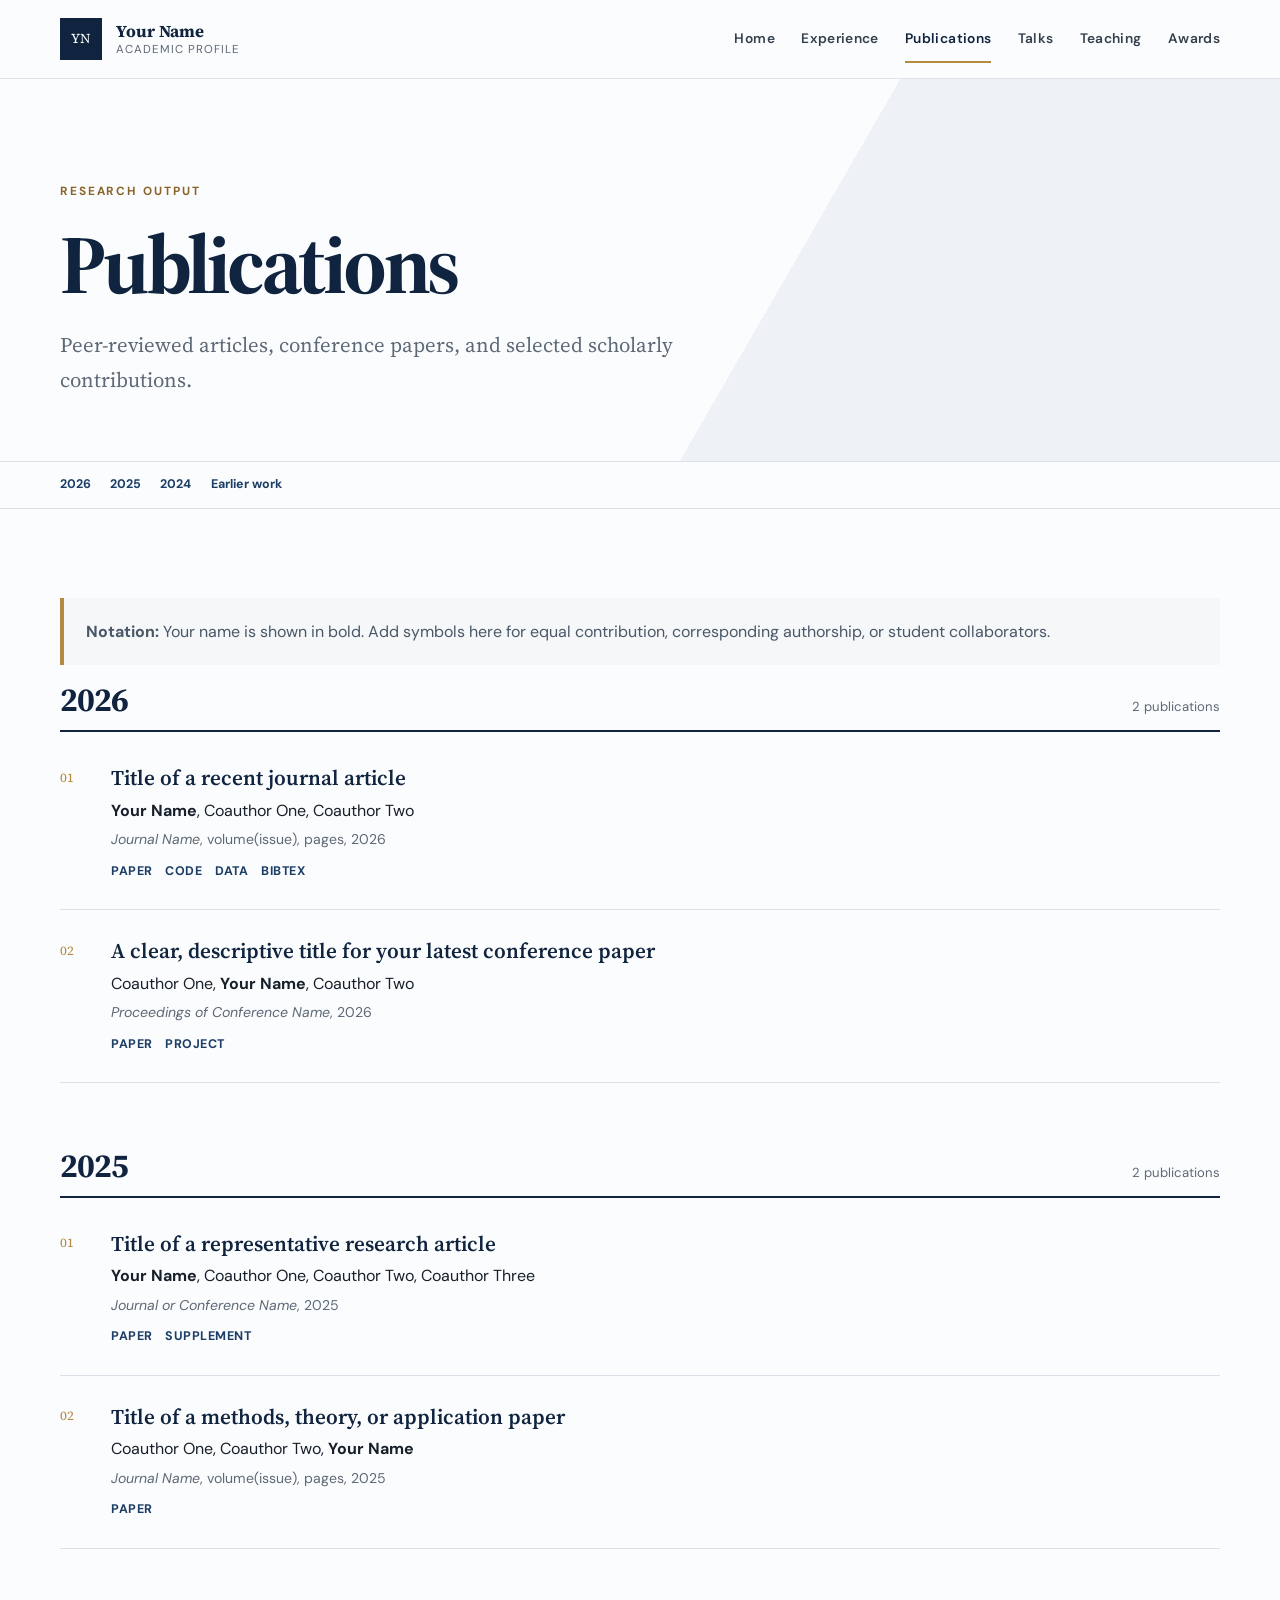
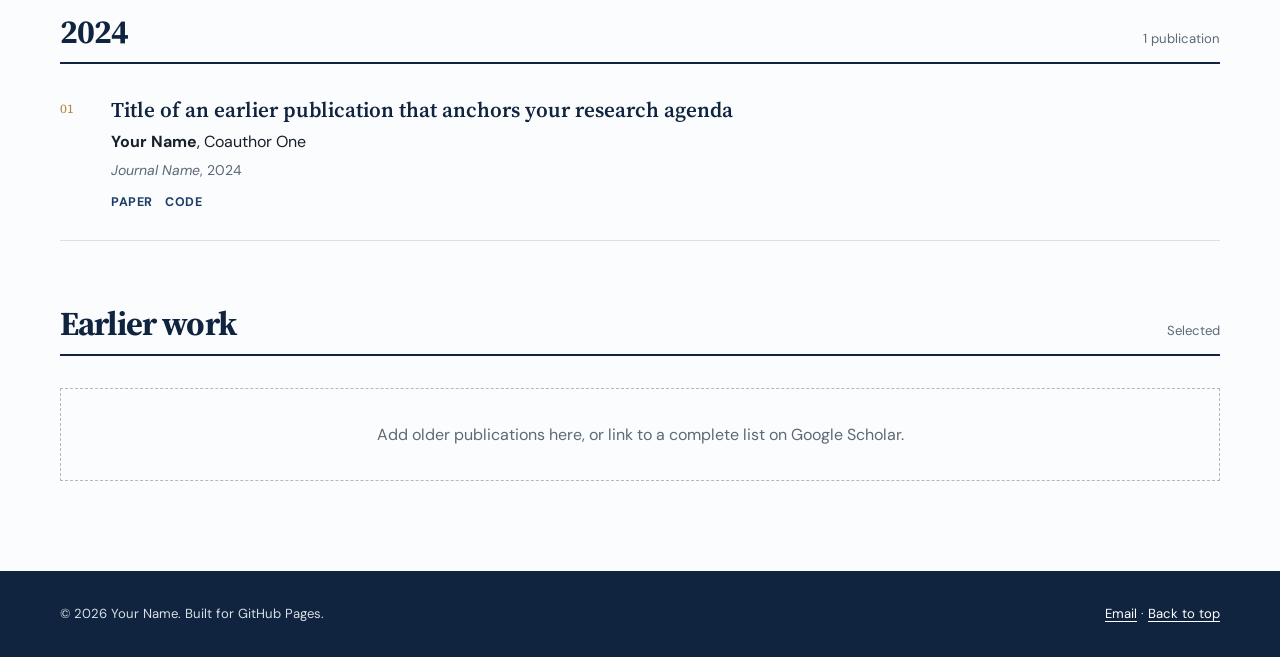
==== publications.html @ b9bbaa2b "Add files via upload" ====
<!doctype html><html lang="en"><head><meta charset="UTF-8"><meta name="viewport" content="width=device-width, initial-scale=1"><meta name="description" content="Publications and scholarly work by Your Name."><meta name="theme-color" content="#10243f"><title>Publications | Your Name</title><link rel="icon" type="image/svg+xml" href="assets/favicon.svg"><link rel="stylesheet" href="assets/styles.css"><script src="assets/site.js" defer></script></head>
<body><a class="skip-link" href="#main">Skip to content</a><header class="site-header"><div class="header-inner"><a class="site-identity" href="index.html"><span class="monogram" aria-hidden="true">YN</span><span><strong>Your Name</strong><small>Academic Profile</small></span></a><button class="nav-toggle" type="button" aria-expanded="false" aria-controls="site-nav"><span class="sr-only">Toggle navigation</span><span></span><span></span><span></span></button><nav class="site-nav" id="site-nav" aria-label="Primary navigation"><a href="index.html">Home</a><a href="experience.html">Experience</a><a href="publications.html" aria-current="page">Publications</a><a href="talks.html">Talks</a><a href="teaching.html">Teaching</a><a href="awards.html">Awards</a></nav></div></header>
<main id="main"><section class="page-hero"><p class="eyebrow">Research output</p><h1>Publications</h1><p>Peer-reviewed articles, conference papers, and selected scholarly contributions.</p></section><nav class="year-nav" aria-label="Publication years"><a href="#year-2026">2026</a><a href="#year-2025">2025</a><a href="#year-2024">2024</a><a href="#earlier">Earlier work</a></nav><div class="content-shell"><p class="note-box"><strong>Notation:</strong> Your name is shown in bold. Add symbols here for equal contribution, corresponding authorship, or student collaborators.</p>
<section class="publication-year" id="year-2026"><div class="year-heading"><h2>2026</h2><span>2 publications</span></div><ol class="publication-list full"><li><p class="pub-title">Title of a recent journal article</p><p><strong>Your Name</strong>, Coauthor One, Coauthor Two</p><p class="pub-meta"><em>Journal Name</em>, volume(issue), pages, 2026</p><div class="pub-links"><a href="#">Paper</a><a href="#">Code</a><a href="#">Data</a><a href="#">BibTeX</a></div></li><li><p class="pub-title">A clear, descriptive title for your latest conference paper</p><p>Coauthor One, <strong>Your Name</strong>, Coauthor Two</p><p class="pub-meta"><em>Proceedings of Conference Name</em>, 2026</p><div class="pub-links"><a href="#">Paper</a><a href="#">Project</a></div></li></ol></section>
<section class="publication-year" id="year-2025"><div class="year-heading"><h2>2025</h2><span>2 publications</span></div><ol class="publication-list full"><li><p class="pub-title">Title of a representative research article</p><p><strong>Your Name</strong>, Coauthor One, Coauthor Two, Coauthor Three</p><p class="pub-meta"><em>Journal or Conference Name</em>, 2025</p><div class="pub-links"><a href="#">Paper</a><a href="#">Supplement</a></div></li><li><p class="pub-title">Title of a methods, theory, or application paper</p><p>Coauthor One, Coauthor Two, <strong>Your Name</strong></p><p class="pub-meta"><em>Journal Name</em>, volume(issue), pages, 2025</p><div class="pub-links"><a href="#">Paper</a></div></li></ol></section>
<section class="publication-year" id="year-2024"><div class="year-heading"><h2>2024</h2><span>1 publication</span></div><ol class="publication-list full"><li><p class="pub-title">Title of an earlier publication that anchors your research agenda</p><p><strong>Your Name</strong>, Coauthor One</p><p class="pub-meta"><em>Journal Name</em>, 2024</p><div class="pub-links"><a href="#">Paper</a><a href="#">Code</a></div></li></ol></section>
<section class="publication-year" id="earlier"><div class="year-heading"><h2>Earlier work</h2><span>Selected</span></div><div class="empty-guidance">Add older publications here, or link to a complete list on Google Scholar.</div></section></div></main>
<footer class="site-footer"><p>© <span data-current-year></span> Your Name. Built for GitHub Pages.</p><p><a href="mailto:your.name@university.edu">Email</a> · <a href="#main">Back to top</a></p></footer></body></html>
---- assets/styles.css ----
@import url("https://fonts.googleapis.com/css2?family=DM+Sans:wght@400;500;600;700&family=Source+Serif+4:opsz,wght@8..60,500;8..60,600&display=swap");

:root {
  --ink: #17202a;
  --navy: #10243f;
  --navy-light: #1b3d66;
  --gold: #b48a42;
  --paper: #fbfcfd;
  --mist: #f1f4f7;
  --line: #d9e0e7;
  --muted: #5d6976;
  --white: #ffffff;
  --serif: "Source Serif 4", Georgia, serif;
  --sans: "DM Sans", -apple-system, BlinkMacSystemFont, "Segoe UI", sans-serif;
  --content: min(1160px, calc(100% - 48px));
}

* { box-sizing: border-box; }
html { scroll-behavior: smooth; }
body { margin: 0; color: var(--ink); background: var(--paper); font-family: var(--sans); font-size: 1rem; line-height: 1.7; }
a { color: var(--navy-light); text-underline-offset: 0.2em; }
a:hover { color: #8b642b; }
h1, h2, h3 { margin-top: 0; color: var(--navy); font-family: var(--serif); line-height: 1.12; }
h1 { font-size: clamp(3rem, 7vw, 5.7rem); letter-spacing: -0.045em; }
h2 { font-size: clamp(2rem, 4vw, 3.1rem); letter-spacing: -0.025em; }
h3 { font-size: 1.35rem; }
p { margin-top: 0; }
.sr-only { position: absolute; width: 1px; height: 1px; padding: 0; margin: -1px; overflow: hidden; clip: rect(0, 0, 0, 0); white-space: nowrap; border: 0; }
.skip-link { position: fixed; left: 1rem; top: -5rem; z-index: 100; padding: 0.7rem 1rem; color: white; background: var(--navy); }
.skip-link:focus { top: 1rem; }

.site-header { position: sticky; top: 0; z-index: 20; border-bottom: 1px solid rgba(217, 224, 231, 0.9); background: rgba(251, 252, 253, 0.94); backdrop-filter: blur(12px); }
.header-inner { width: var(--content); min-height: 78px; margin: auto; display: flex; align-items: center; justify-content: space-between; gap: 2rem; }
.site-identity { display: inline-flex; align-items: center; gap: 0.85rem; color: var(--navy); text-decoration: none; line-height: 1.15; }
.site-identity strong, .site-identity small { display: block; }
.site-identity strong { font-family: var(--serif); font-size: 1.05rem; }
.site-identity small { margin-top: 0.15rem; color: var(--muted); font-size: 0.72rem; letter-spacing: 0.09em; text-transform: uppercase; }
.monogram { width: 42px; height: 42px; display: grid; place-items: center; color: white; background: var(--navy); font-family: var(--serif); font-size: 0.85rem; letter-spacing: 0.04em; }
.site-nav { display: flex; align-items: center; gap: 1.65rem; }
.site-nav a { position: relative; color: #34404d; font-size: 0.86rem; font-weight: 600; letter-spacing: 0.025em; text-decoration: none; }
.site-nav a::after { content: ""; position: absolute; right: 0; bottom: -0.75rem; left: 0; height: 2px; background: var(--gold); transform: scaleX(0); transition: transform 180ms ease; }
.site-nav a:hover::after, .site-nav a[aria-current="page"]::after { transform: scaleX(1); }
.site-nav a[aria-current="page"] { color: var(--navy); }
.nav-toggle { display: none; width: 42px; height: 42px; padding: 9px; border: 1px solid var(--line); background: white; }
.nav-toggle span:not(.sr-only) { display: block; height: 2px; margin: 5px 0; background: var(--navy); }

.profile-shell { width: var(--content); min-height: calc(100vh - 78px); margin: auto; padding: clamp(4rem, 8vw, 7.5rem) 0; display: grid; grid-template-columns: minmax(230px, 0.72fr) minmax(0, 1.7fr); align-items: center; gap: clamp(3rem, 7vw, 7.5rem); }
.profile-card { align-self: stretch; border-top: 4px solid var(--navy); box-shadow: 0 22px 50px rgba(16, 36, 63, 0.1); background: var(--white); }
.portrait-placeholder { aspect-ratio: 4 / 4.5; display: grid; place-content: center; gap: 0.6rem; color: white; background: linear-gradient(145deg, #213f61, #0b1b2f); text-align: center; }
.portrait-placeholder span { font-family: var(--serif); font-size: 4rem; line-height: 1; }
.portrait-placeholder small { color: #bcc8d5; font-size: 0.75rem; letter-spacing: 0.14em; text-transform: uppercase; }
.profile-photo { width: 100%; aspect-ratio: 4 / 4.5; object-fit: cover; display: block; }
.profile-details { padding: 1.65rem; color: #3f4b58; font-size: 0.9rem; line-height: 1.6; }
.profile-details p { padding-bottom: 1.1rem; margin-bottom: 1.1rem; border-bottom: 1px solid var(--line); }
.profile-details address { font-style: normal; }
.profile-links { margin-top: 1.1rem; display: flex; flex-wrap: wrap; gap: 0.45rem 1rem; }
.profile-links a { font-size: 0.82rem; font-weight: 700; }
.eyebrow, .section-number { color: #8b642b; font-size: 0.74rem; font-weight: 700; letter-spacing: 0.16em; text-transform: uppercase; }
.profile-intro h1 { margin-bottom: 1.7rem; }
.lead { max-width: 820px; margin-bottom: 1.5rem; color: #344252; font-family: var(--serif); font-size: clamp(1.45rem, 2.5vw, 2rem); line-height: 1.45; }
.profile-intro > p:not(.eyebrow):not(.lead) { max-width: 720px; color: var(--muted); font-size: 1.05rem; }
.actions { margin: 2rem 0 2.5rem; display: flex; flex-wrap: wrap; gap: 0.75rem; }
.button { display: inline-flex; min-height: 46px; align-items: center; justify-content: center; padding: 0.65rem 1.1rem; border: 1px solid var(--navy); font-size: 0.86rem; font-weight: 700; text-decoration: none; }
.button.primary { color: white; background: var(--navy); }
.button.primary:hover { background: var(--navy-light); }
.button.secondary { color: var(--navy); background: transparent; }
.button.secondary:hover { background: var(--mist); }
.research-interests { padding-top: 1.4rem; border-top: 1px solid var(--line); }
.research-interests h2 { margin-bottom: 0.9rem; font-family: var(--sans); font-size: 0.75rem; letter-spacing: 0.13em; text-transform: uppercase; }
.tag-list { margin: 0; padding: 0; display: flex; flex-wrap: wrap; gap: 0.55rem; list-style: none; }
.tag-list li { padding: 0.35rem 0.7rem; border: 1px solid #cbd4dd; color: #44505c; background: white; font-size: 0.8rem; }

.section { padding: clamp(5rem, 8vw, 8rem) max(24px, calc((100% - 1160px) / 2)); }
.section-tinted { background: var(--mist); }
.section-heading { max-width: 680px; margin-bottom: 3rem; }
.section-heading h2 { margin-bottom: 0.6rem; }
.section-heading > p:last-child { color: var(--muted); }
.section-heading.compact { margin-bottom: 1.8rem; }
.section-heading.compact h2 { font-size: clamp(1.8rem, 3vw, 2.35rem); }
.research-grid { display: grid; grid-template-columns: repeat(3, 1fr); border-top: 1px solid #c6d0da; }
.research-grid article { padding: 2.25rem 2.25rem 0 0; }
.research-grid article + article { padding-left: 2.25rem; border-left: 1px solid #c6d0da; }
.research-grid span { color: var(--gold); font-family: var(--serif); font-size: 0.85rem; }
.research-grid h3 { margin: 1.2rem 0 0.8rem; }
.research-grid p { color: var(--muted); }
.two-column { display: grid; grid-template-columns: 1.45fr 0.8fr; gap: clamp(3rem, 8vw, 8rem); }
.publication-list { padding: 0; list-style: none; counter-reset: papers; }
.publication-list li { position: relative; padding: 0 0 1.7rem 2.4rem; margin-bottom: 1.7rem; border-bottom: 1px solid var(--line); counter-increment: papers; }
.publication-list li::before { content: counter(papers, decimal-leading-zero); position: absolute; left: 0; top: 0.15rem; color: var(--gold); font-family: var(--serif); font-size: 0.8rem; }
.publication-list p { margin-bottom: 0.25rem; }
.pub-title { color: var(--navy); font-family: var(--serif); font-size: 1.25rem; font-weight: 600; line-height: 1.35; }
.pub-meta { color: var(--muted); font-size: 0.88rem; }
.text-link { font-weight: 700; text-decoration: none; }
.text-link span { display: inline-block; margin-left: 0.3rem; transition: transform 180ms ease; }
.text-link:hover span { transform: translateX(4px); }
.news-panel { padding-left: 2rem; border-left: 1px solid var(--line); }
.news-list { margin: 0; padding: 0; list-style: none; }
.news-list li { padding: 0 0 1.2rem; margin-bottom: 1.2rem; border-bottom: 1px solid var(--line); }
.news-list time { color: #8b642b; font-size: 0.75rem; font-weight: 700; letter-spacing: 0.08em; text-transform: uppercase; }
.news-list p { margin: 0.35rem 0 0; color: #485462; font-size: 0.92rem; }
.site-footer { padding: 2rem max(24px, calc((100% - 1160px) / 2)); display: flex; justify-content: space-between; gap: 1.5rem; color: #d6dee6; background: var(--navy); font-size: 0.82rem; }
.site-footer p { margin: 0; }
.site-footer a { color: white; }

.page-hero { padding: clamp(4.5rem, 8vw, 7.5rem) max(24px, calc((100% - 1160px) / 2)) clamp(3rem, 5vw, 5rem); border-bottom: 1px solid var(--line); background: linear-gradient(120deg, var(--paper) 60%, #eef2f6 60%); }
.page-hero .eyebrow { margin-bottom: 1rem; }
.page-hero h1 { max-width: 850px; margin-bottom: 1rem; font-size: clamp(3.2rem, 7vw, 5.2rem); }
.page-hero > p:last-child { max-width: 720px; margin: 0; color: var(--muted); font-family: var(--serif); font-size: 1.3rem; }
.content-shell { width: var(--content); margin: auto; padding: clamp(4rem, 7vw, 7rem) 0; }
.content-block + .content-block { margin-top: clamp(4.5rem, 8vw, 7.5rem); }
.content-block > header { max-width: 650px; margin-bottom: 2.6rem; }
.content-block > header h2 { margin-bottom: 0.5rem; }
.content-block > header p:last-child { color: var(--muted); }
.timeline { position: relative; margin-left: 0.5rem; padding-left: 2.6rem; border-left: 1px solid #bdc7d2; }
.timeline article { position: relative; display: grid; grid-template-columns: 170px 1fr; gap: 2rem; padding-bottom: 3rem; }
.timeline article:last-child { padding-bottom: 0; }
.timeline article::before { content: ""; position: absolute; left: -2.96rem; top: 0.45rem; width: 10px; height: 10px; border: 3px solid var(--paper); border-radius: 50%; background: var(--gold); box-shadow: 0 0 0 1px var(--gold); }
.timeline time { color: #8b642b; font-size: 0.78rem; font-weight: 700; letter-spacing: 0.06em; text-transform: uppercase; }
.timeline h3 { margin-bottom: 0.3rem; }
.timeline .institution { color: var(--navy-light); font-weight: 600; }
.timeline p { max-width: 700px; margin-bottom: 0.35rem; color: var(--muted); }
.service-grid, .award-grid, .course-grid { display: grid; grid-template-columns: repeat(2, 1fr); gap: 1rem; }
.service-grid article, .award-card, .course-card { padding: 1.8rem; border: 1px solid var(--line); background: white; }
.service-grid h3, .award-card h3, .course-card h3 { margin-bottom: 0.45rem; }
.service-grid p, .award-card p, .course-card p { margin-bottom: 0; color: var(--muted); }
.year-nav { position: sticky; top: 78px; z-index: 10; padding: 0.75rem max(24px, calc((100% - 1160px) / 2)); display: flex; flex-wrap: wrap; gap: 0.6rem 1.2rem; border-bottom: 1px solid var(--line); background: rgba(251, 252, 253, 0.95); backdrop-filter: blur(10px); }
.year-nav a { font-size: 0.78rem; font-weight: 700; text-decoration: none; }
.publication-year { scroll-margin-top: 145px; }
.publication-year + .publication-year { margin-top: 4rem; }
.year-heading { margin-bottom: 2rem; padding-bottom: 0.7rem; display: flex; align-items: baseline; justify-content: space-between; border-bottom: 2px solid var(--navy); }
.year-heading h2 { margin: 0; font-size: 2.1rem; }
.year-heading span { color: var(--muted); font-size: 0.82rem; }
.publication-list.full li { padding-left: 3.2rem; }
.publication-list.full .pub-title { font-size: 1.32rem; }
.pub-links { display: flex; flex-wrap: wrap; gap: 0.8rem; margin-top: 0.55rem; }
.pub-links a { font-size: 0.78rem; font-weight: 700; text-decoration: none; text-transform: uppercase; letter-spacing: 0.04em; }
.note-box { padding: 1.25rem 1.4rem; border-left: 4px solid var(--gold); color: #495767; background: #f5f7f9; }
.talk-list { margin: 0; padding: 0; list-style: none; }
.talk-list li { display: grid; grid-template-columns: 150px 1fr; gap: 2rem; padding: 1.8rem 0; border-top: 1px solid var(--line); }
.talk-list time { color: #8b642b; font-size: 0.78rem; font-weight: 700; letter-spacing: 0.05em; text-transform: uppercase; }
.talk-list h3 { margin-bottom: 0.35rem; }
.talk-list p { margin-bottom: 0.2rem; color: var(--muted); }
.talk-type { display: inline-block; margin-top: 0.6rem; padding: 0.15rem 0.5rem; border: 1px solid #c6d0da; color: #506071; font-size: 0.7rem; font-weight: 700; letter-spacing: 0.07em; text-transform: uppercase; }
.course-card { position: relative; padding-top: 4.5rem; }
.course-code { position: absolute; top: 1.5rem; left: 1.8rem; color: #8b642b; font-size: 0.75rem; font-weight: 700; letter-spacing: 0.11em; text-transform: uppercase; }
.course-meta { margin-top: 1.2rem; display: flex; flex-wrap: wrap; gap: 0.4rem 1rem; color: #536170; font-size: 0.8rem; }
.teaching-philosophy { padding: clamp(2rem, 5vw, 4rem); border-left: 5px solid var(--gold); background: var(--navy); }
.teaching-philosophy h2, .teaching-philosophy p { color: white; }
.teaching-philosophy p { max-width: 850px; margin-bottom: 0; font-family: var(--serif); font-size: clamp(1.2rem, 2.3vw, 1.65rem); line-height: 1.55; }
.award-grid { grid-template-columns: repeat(3, 1fr); }
.award-card { position: relative; min-height: 230px; padding-top: 4.3rem; }
.award-card time { position: absolute; top: 1.6rem; left: 1.8rem; color: #8b642b; font-size: 0.8rem; font-weight: 700; }
.award-card.featured { color: white; background: var(--navy); border-color: var(--navy); }
.award-card.featured h3, .award-card.featured p, .award-card.featured time { color: white; }
.award-card .award-body { margin-top: 1rem; font-size: 0.9rem; }
.empty-guidance { padding: 2rem; border: 1px dashed #aeb9c5; color: var(--muted); text-align: center; }

@media (max-width: 900px) {
  :root { --content: min(100% - 32px, 760px); }
  .nav-toggle { display: block; }
  .site-nav { position: absolute; top: 78px; right: 0; left: 0; display: none; padding: 1rem 24px 1.5rem; border-bottom: 1px solid var(--line); background: var(--paper); box-shadow: 0 15px 30px rgba(16, 36, 63, 0.08); }
  .site-nav.is-open { display: grid; }
  .site-nav a { padding: 0.6rem 0; font-size: 1rem; }
  .site-nav a::after { bottom: 0; transform-origin: left; }
  .profile-shell { min-height: 0; grid-template-columns: 220px minmax(0, 1fr); gap: 2.5rem; align-items: start; }
  .research-grid { grid-template-columns: 1fr; }
  .research-grid article, .research-grid article + article { padding: 1.8rem 0; border-left: 0; border-bottom: 1px solid #c6d0da; }
  .two-column { grid-template-columns: 1fr; }
  .news-panel { padding-left: 0; border-left: 0; }
  .award-grid { grid-template-columns: repeat(2, 1fr); }
}

@media (max-width: 650px) {
  body { font-size: 1rem; }
  .header-inner { min-height: 70px; }
  .site-nav { top: 70px; }
  .profile-shell { padding: 2.75rem 0 4.5rem; grid-template-columns: 1fr; }
  .profile-card { display: grid; grid-template-columns: 130px 1fr; align-self: auto; }
  .portrait-placeholder { aspect-ratio: auto; min-height: 180px; }
  .portrait-placeholder span { font-size: 2.5rem; }
  .profile-details { padding: 1rem; font-size: 0.8rem; }
  .profile-details p { padding-bottom: 0.65rem; margin-bottom: 0.65rem; }
  .profile-links { gap: 0.3rem 0.7rem; }
  .profile-intro h1 { font-size: clamp(3.2rem, 17vw, 4.5rem); }
  .section { padding-top: 4.5rem; padding-bottom: 4.5rem; }
  .site-footer { flex-direction: column; }
  .page-hero { background: var(--paper); }
  .year-nav { top: 70px; }
  .timeline article, .talk-list li { grid-template-columns: 1fr; gap: 0.35rem; }
  .service-grid, .award-grid, .course-grid { grid-template-columns: 1fr; }
}

@media (prefers-reduced-motion: reduce) { html { scroll-behavior: auto; } *, *::before, *::after { transition: none !important; } }
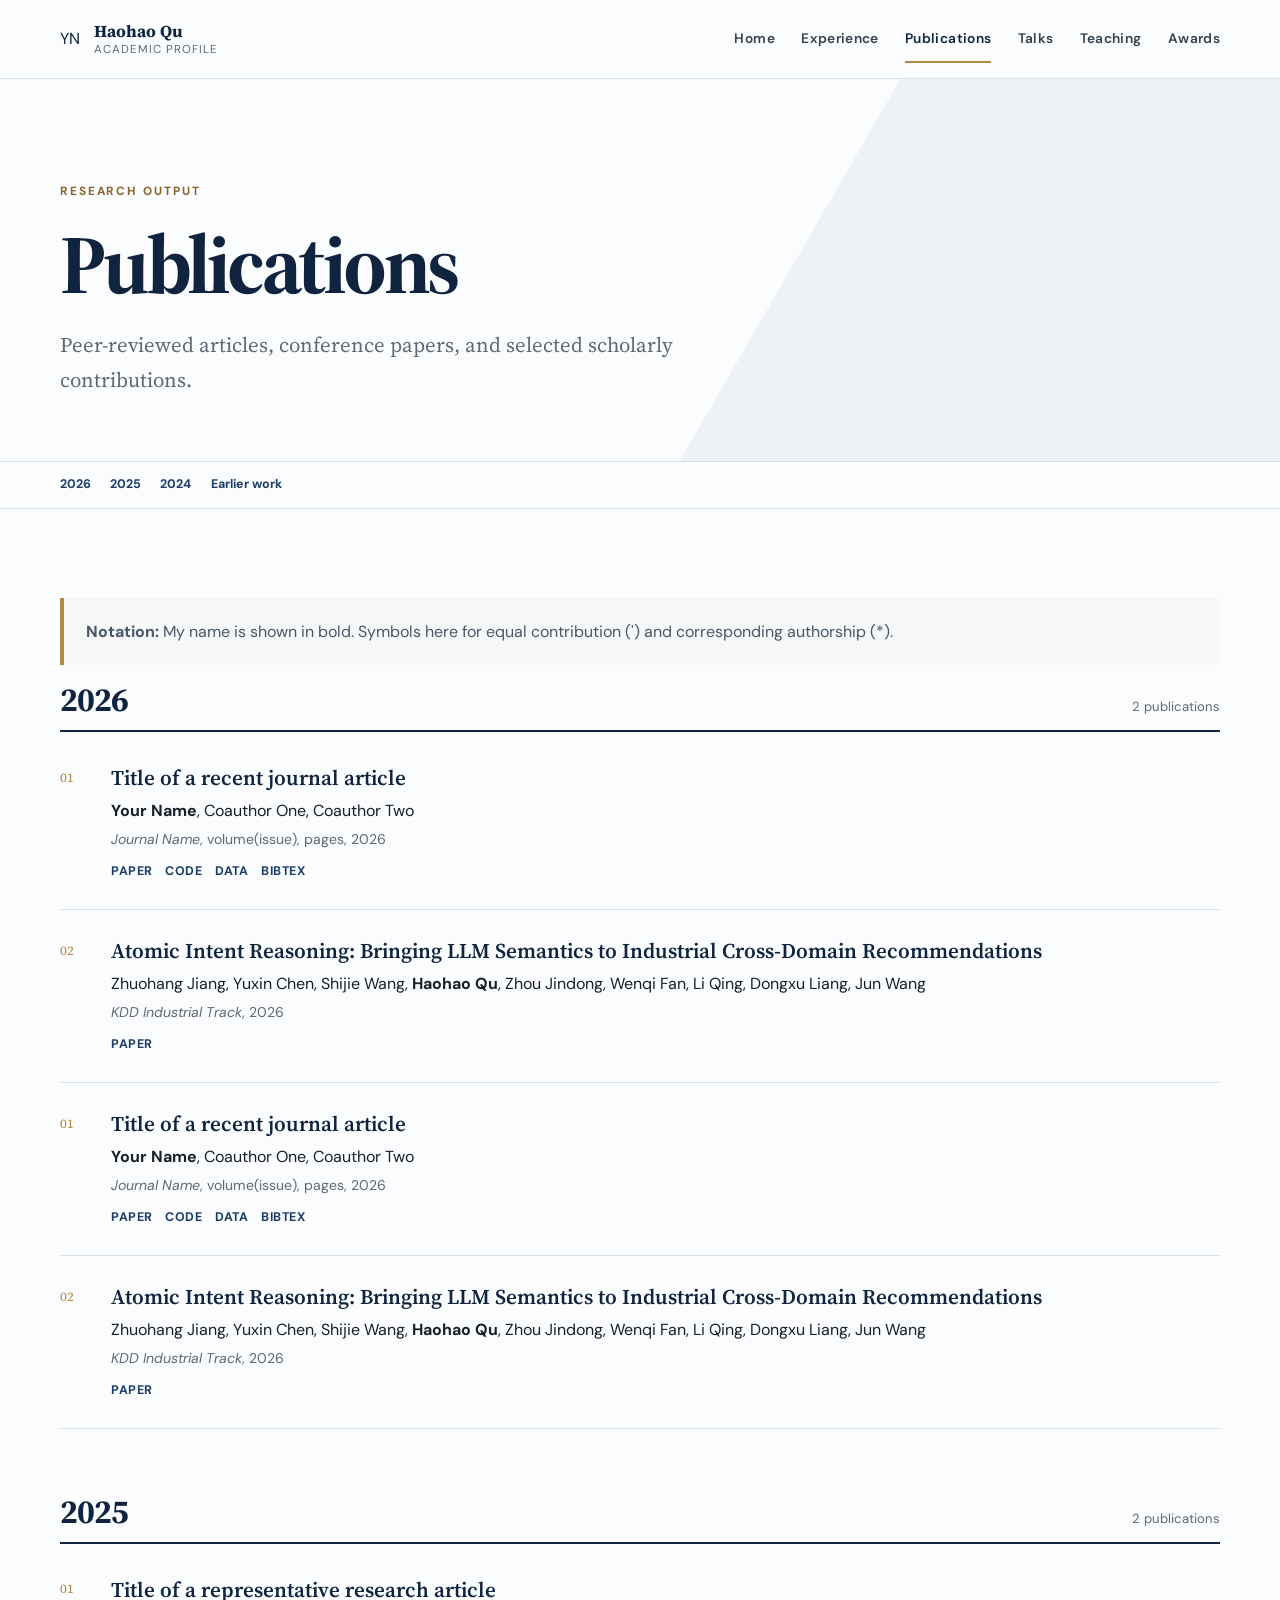
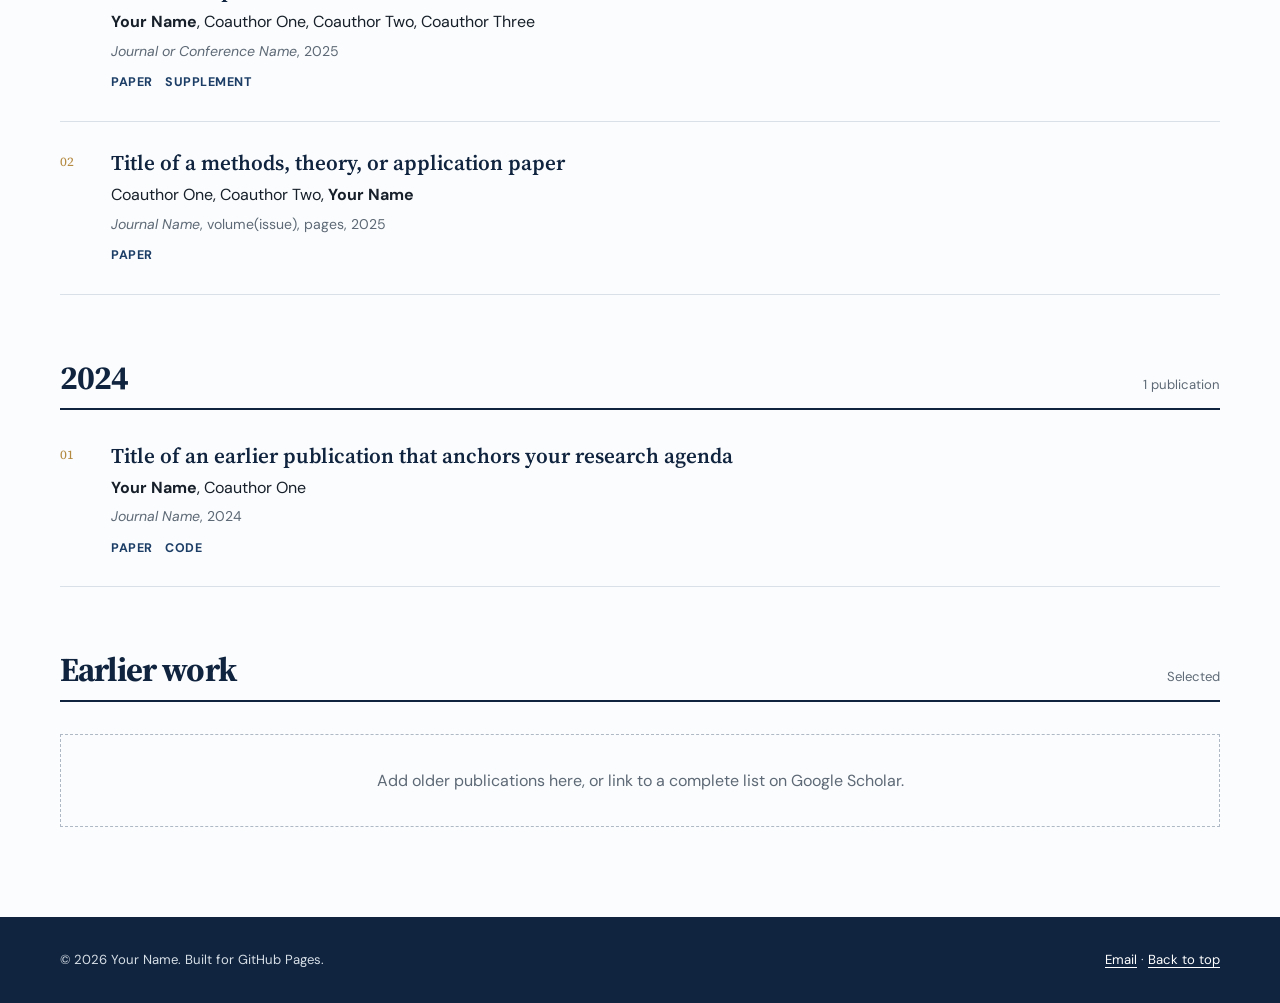
==== commit f280ecf4: "Update publications.html" ====
--- a/publications.html
+++ b/publications.html
@@ -1,7 +1,7 @@
-<!doctype html><html lang="en"><head><meta charset="UTF-8"><meta name="viewport" content="width=device-width, initial-scale=1"><meta name="description" content="Publications and scholarly work by Your Name."><meta name="theme-color" content="#10243f"><title>Publications | Your Name</title><link rel="icon" type="image/svg+xml" href="assets/favicon.svg"><link rel="stylesheet" href="assets/styles.css"><script src="assets/site.js" defer></script></head>
-<body><a class="skip-link" href="#main">Skip to content</a><header class="site-header"><div class="header-inner"><a class="site-identity" href="index.html"><span class="monogram" aria-hidden="true">YN</span><span><strong>Your Name</strong><small>Academic Profile</small></span></a><button class="nav-toggle" type="button" aria-expanded="false" aria-controls="site-nav"><span class="sr-only">Toggle navigation</span><span></span><span></span><span></span></button><nav class="site-nav" id="site-nav" aria-label="Primary navigation"><a href="index.html">Home</a><a href="experience.html">Experience</a><a href="publications.html" aria-current="page">Publications</a><a href="talks.html">Talks</a><a href="teaching.html">Teaching</a><a href="awards.html">Awards</a></nav></div></header>
-<main id="main"><section class="page-hero"><p class="eyebrow">Research output</p><h1>Publications</h1><p>Peer-reviewed articles, conference papers, and selected scholarly contributions.</p></section><nav class="year-nav" aria-label="Publication years"><a href="#year-2026">2026</a><a href="#year-2025">2025</a><a href="#year-2024">2024</a><a href="#earlier">Earlier work</a></nav><div class="content-shell"><p class="note-box"><strong>Notation:</strong> Your name is shown in bold. Add symbols here for equal contribution, corresponding authorship, or student collaborators.</p>
-<section class="publication-year" id="year-2026"><div class="year-heading"><h2>2026</h2><span>2 publications</span></div><ol class="publication-list full"><li><p class="pub-title">Title of a recent journal article</p><p><strong>Your Name</strong>, Coauthor One, Coauthor Two</p><p class="pub-meta"><em>Journal Name</em>, volume(issue), pages, 2026</p><div class="pub-links"><a href="#">Paper</a><a href="#">Code</a><a href="#">Data</a><a href="#">BibTeX</a></div></li><li><p class="pub-title">A clear, descriptive title for your latest conference paper</p><p>Coauthor One, <strong>Your Name</strong>, Coauthor Two</p><p class="pub-meta"><em>Proceedings of Conference Name</em>, 2026</p><div class="pub-links"><a href="#">Paper</a><a href="#">Project</a></div></li></ol></section>
+<!doctype html><html lang="en"><head><meta charset="UTF-8"><meta name="viewport" content="width=device-width, initial-scale=1"><meta name="description" content="Publications and scholarly work by Your Name."><meta name="theme-color" content="#10243f"><title>Publications | Haohao Qu</title><link rel="icon" type="image/svg+xml" href="assets/favicon.svg"><link rel="stylesheet" href="assets/styles.css"><script src="assets/site.js" defer></script></head>
+<body><a class="skip-link" href="#main">Skip to content</a><header class="site-header"><div class="header-inner"><a class="site-identity" href="index.html"><span class="assets/profile.jpg" aria-hidden="true">YN</span><span><strong>Haohao Qu</strong><small>Academic Profile</small></span></a><button class="nav-toggle" type="button" aria-expanded="false" aria-controls="site-nav"><span class="sr-only">Toggle navigation</span><span></span><span></span><span></span></button><nav class="site-nav" id="site-nav" aria-label="Primary navigation"><a href="index.html">Home</a><a href="experience.html">Experience</a><a href="publications.html" aria-current="page">Publications</a><a href="talks.html">Talks</a><a href="teaching.html">Teaching</a><a href="awards.html">Awards</a></nav></div></header>
+<main id="main"><section class="page-hero"><p class="eyebrow">Research output</p><h1>Publications</h1><p>Peer-reviewed articles, conference papers, and selected scholarly contributions.</p></section><nav class="year-nav" aria-label="Publication years"><a href="#year-2026">2026</a><a href="#year-2025">2025</a><a href="#year-2024">2024</a><a href="#earlier">Earlier work</a></nav><div class="content-shell"><p class="note-box"><strong>Notation:</strong> My name is shown in bold. Symbols here for equal contribution (') and corresponding authorship (*).</p>
+<section class="publication-year" id="year-2026"><div class="year-heading"><h2>2026</h2><span>2 publications</span></div><ol class="publication-list full"><li><p class="pub-title">Title of a recent journal article</p><p><strong>Your Name</strong>, Coauthor One, Coauthor Two</p><p class="pub-meta"><em>Journal Name</em>, volume(issue), pages, 2026</p><div class="pub-links"><a href="#">Paper</a><a href="#">Code</a><a href="#">Data</a><a href="#">BibTeX</a></div></li><li><p class="pub-title">Atomic Intent Reasoning: Bringing LLM Semantics to Industrial Cross-Domain Recommendations</p><p>Zhuohang Jiang, Yuxin Chen, Shijie Wang, <strong>Haohao Qu</strong>, Zhou Jindong, Wenqi Fan, Li Qing, Dongxu Liang, Jun Wang</p><p class="pub-meta"><em>KDD Industrial Track</em>, 2026</p><div class="pub-links"><a href="https://arxiv.org/abs/2606.10357">Paper</a></div></li></ol><ol class="publication-list full"><li><p class="pub-title">Title of a recent journal article</p><p><strong>Your Name</strong>, Coauthor One, Coauthor Two</p><p class="pub-meta"><em>Journal Name</em>, volume(issue), pages, 2026</p><div class="pub-links"><a href="#">Paper</a><a href="#">Code</a><a href="#">Data</a><a href="#">BibTeX</a></div></li><li><p class="pub-title">Atomic Intent Reasoning: Bringing LLM Semantics to Industrial Cross-Domain Recommendations</p><p>Zhuohang Jiang, Yuxin Chen, Shijie Wang, <strong>Haohao Qu</strong>, Zhou Jindong, Wenqi Fan, Li Qing, Dongxu Liang, Jun Wang</p><p class="pub-meta"><em>KDD Industrial Track</em>, 2026</p><div class="pub-links"><a href="https://arxiv.org/abs/2606.10357">Paper</a></div></li></ol></section>
 <section class="publication-year" id="year-2025"><div class="year-heading"><h2>2025</h2><span>2 publications</span></div><ol class="publication-list full"><li><p class="pub-title">Title of a representative research article</p><p><strong>Your Name</strong>, Coauthor One, Coauthor Two, Coauthor Three</p><p class="pub-meta"><em>Journal or Conference Name</em>, 2025</p><div class="pub-links"><a href="#">Paper</a><a href="#">Supplement</a></div></li><li><p class="pub-title">Title of a methods, theory, or application paper</p><p>Coauthor One, Coauthor Two, <strong>Your Name</strong></p><p class="pub-meta"><em>Journal Name</em>, volume(issue), pages, 2025</p><div class="pub-links"><a href="#">Paper</a></div></li></ol></section>
 <section class="publication-year" id="year-2024"><div class="year-heading"><h2>2024</h2><span>1 publication</span></div><ol class="publication-list full"><li><p class="pub-title">Title of an earlier publication that anchors your research agenda</p><p><strong>Your Name</strong>, Coauthor One</p><p class="pub-meta"><em>Journal Name</em>, 2024</p><div class="pub-links"><a href="#">Paper</a><a href="#">Code</a></div></li></ol></section>
 <section class="publication-year" id="earlier"><div class="year-heading"><h2>Earlier work</h2><span>Selected</span></div><div class="empty-guidance">Add older publications here, or link to a complete list on Google Scholar.</div></section></div></main>
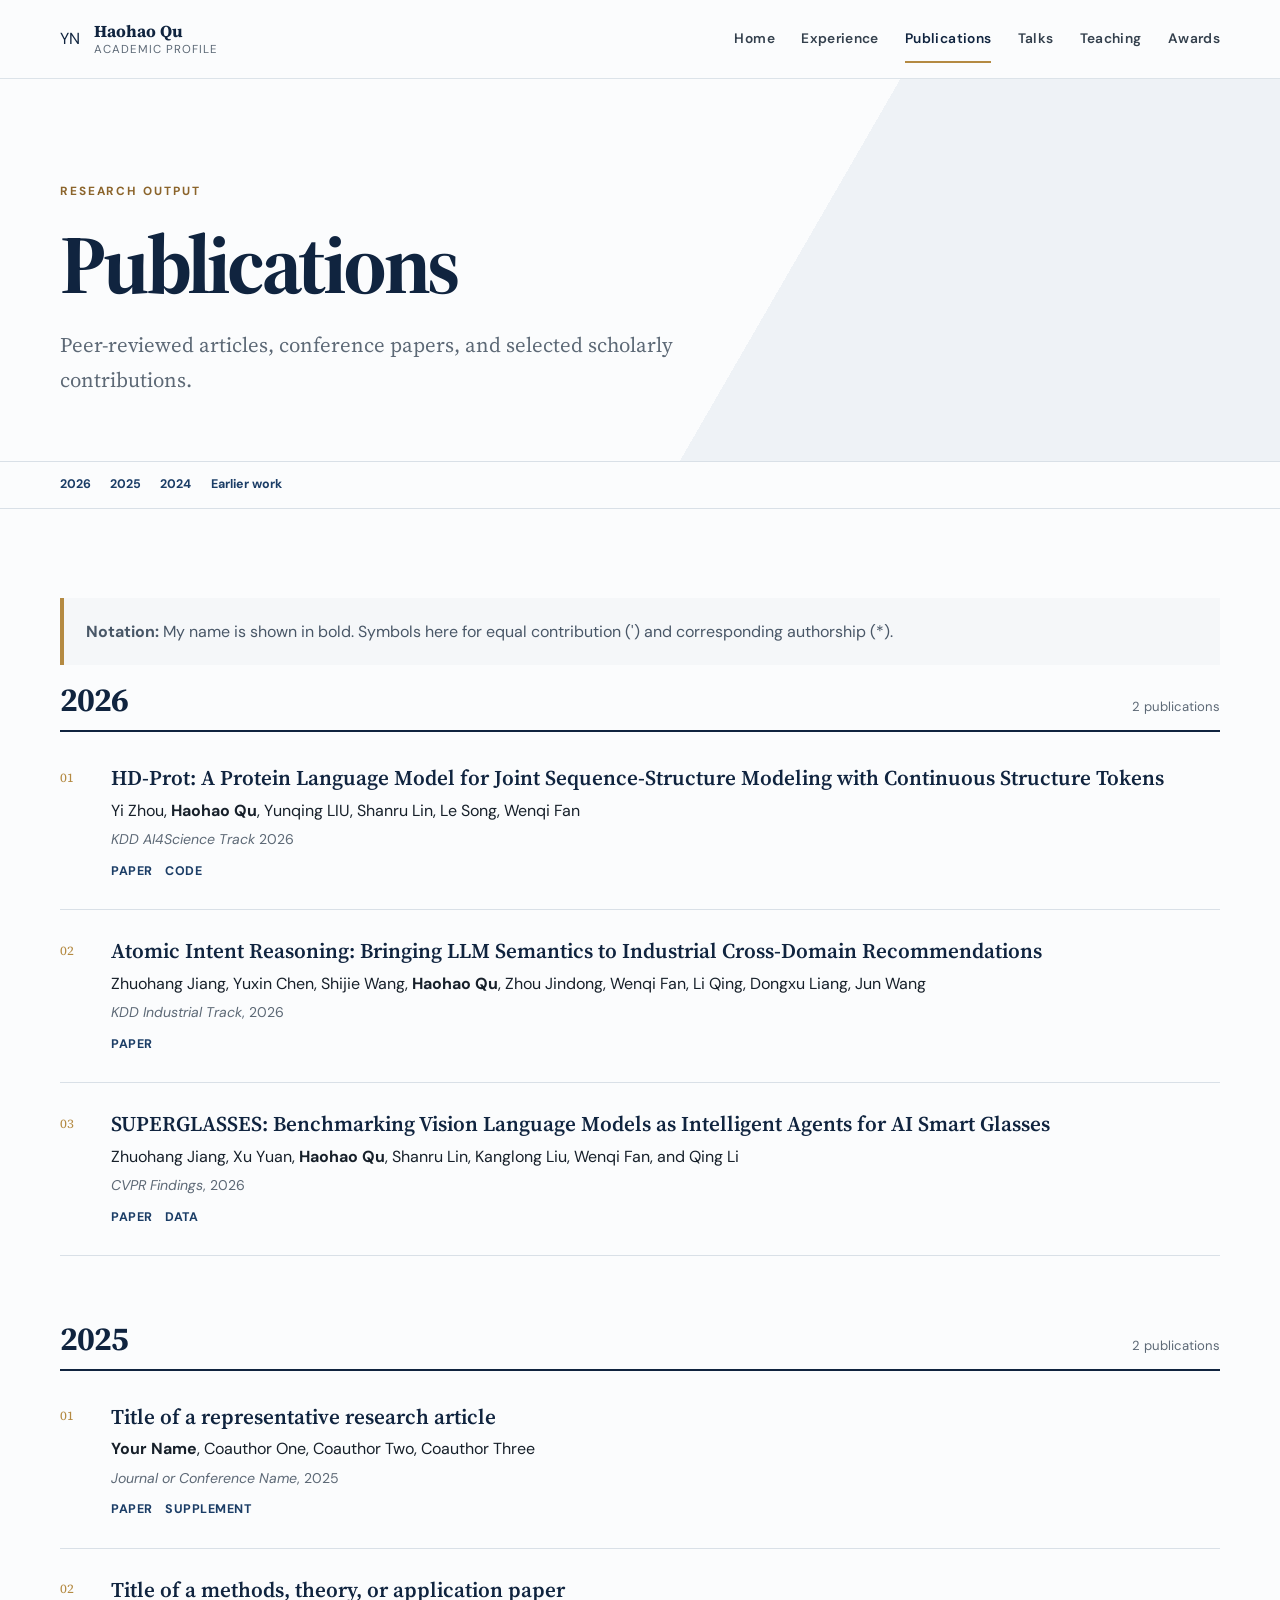
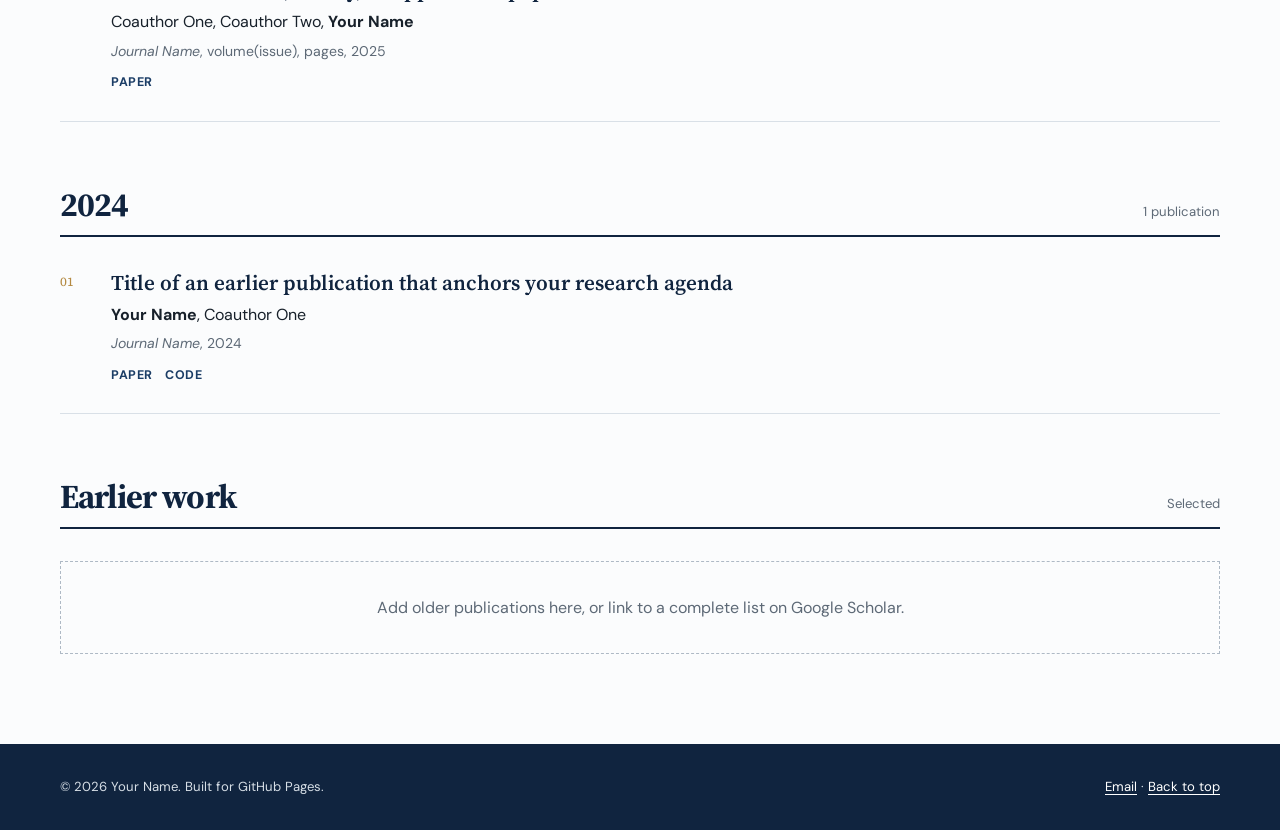
==== commit e0d1192e: "Update publications.html" ====
--- a/publications.html
+++ b/publications.html
@@ -1,7 +1,11 @@
 <!doctype html><html lang="en"><head><meta charset="UTF-8"><meta name="viewport" content="width=device-width, initial-scale=1"><meta name="description" content="Publications and scholarly work by Your Name."><meta name="theme-color" content="#10243f"><title>Publications | Haohao Qu</title><link rel="icon" type="image/svg+xml" href="assets/favicon.svg"><link rel="stylesheet" href="assets/styles.css"><script src="assets/site.js" defer></script></head>
 <body><a class="skip-link" href="#main">Skip to content</a><header class="site-header"><div class="header-inner"><a class="site-identity" href="index.html"><span class="assets/profile.jpg" aria-hidden="true">YN</span><span><strong>Haohao Qu</strong><small>Academic Profile</small></span></a><button class="nav-toggle" type="button" aria-expanded="false" aria-controls="site-nav"><span class="sr-only">Toggle navigation</span><span></span><span></span><span></span></button><nav class="site-nav" id="site-nav" aria-label="Primary navigation"><a href="index.html">Home</a><a href="experience.html">Experience</a><a href="publications.html" aria-current="page">Publications</a><a href="talks.html">Talks</a><a href="teaching.html">Teaching</a><a href="awards.html">Awards</a></nav></div></header>
 <main id="main"><section class="page-hero"><p class="eyebrow">Research output</p><h1>Publications</h1><p>Peer-reviewed articles, conference papers, and selected scholarly contributions.</p></section><nav class="year-nav" aria-label="Publication years"><a href="#year-2026">2026</a><a href="#year-2025">2025</a><a href="#year-2024">2024</a><a href="#earlier">Earlier work</a></nav><div class="content-shell"><p class="note-box"><strong>Notation:</strong> My name is shown in bold. Symbols here for equal contribution (') and corresponding authorship (*).</p>
-<section class="publication-year" id="year-2026"><div class="year-heading"><h2>2026</h2><span>2 publications</span></div><ol class="publication-list full"><li><p class="pub-title">Title of a recent journal article</p><p><strong>Your Name</strong>, Coauthor One, Coauthor Two</p><p class="pub-meta"><em>Journal Name</em>, volume(issue), pages, 2026</p><div class="pub-links"><a href="#">Paper</a><a href="#">Code</a><a href="#">Data</a><a href="#">BibTeX</a></div></li><li><p class="pub-title">Atomic Intent Reasoning: Bringing LLM Semantics to Industrial Cross-Domain Recommendations</p><p>Zhuohang Jiang, Yuxin Chen, Shijie Wang, <strong>Haohao Qu</strong>, Zhou Jindong, Wenqi Fan, Li Qing, Dongxu Liang, Jun Wang</p><p class="pub-meta"><em>KDD Industrial Track</em>, 2026</p><div class="pub-links"><a href="https://arxiv.org/abs/2606.10357">Paper</a></div></li></ol><ol class="publication-list full"><li><p class="pub-title">Title of a recent journal article</p><p><strong>Your Name</strong>, Coauthor One, Coauthor Two</p><p class="pub-meta"><em>Journal Name</em>, volume(issue), pages, 2026</p><div class="pub-links"><a href="#">Paper</a><a href="#">Code</a><a href="#">Data</a><a href="#">BibTeX</a></div></li><li><p class="pub-title">Atomic Intent Reasoning: Bringing LLM Semantics to Industrial Cross-Domain Recommendations</p><p>Zhuohang Jiang, Yuxin Chen, Shijie Wang, <strong>Haohao Qu</strong>, Zhou Jindong, Wenqi Fan, Li Qing, Dongxu Liang, Jun Wang</p><p class="pub-meta"><em>KDD Industrial Track</em>, 2026</p><div class="pub-links"><a href="https://arxiv.org/abs/2606.10357">Paper</a></div></li></ol></section>
+<section class="publication-year" id="year-2026"><div class="year-heading"><h2>2026</h2><span>2 publications</span></div><ol class="publication-list full">
+  <li><p class="pub-title">HD-Prot: A Protein Language Model for Joint Sequence-Structure Modeling with Continuous Structure Tokens</p><p>Yi Zhou, <strong>Haohao Qu</strong>, Yunqing LIU, Shanru Lin, Le Song, Wenqi Fan</p><p class="pub-meta"><em>KDD AI4Science Track</em> 2026</p><div class="pub-links"><a href="https://arxiv.org/abs/2512.15133">Paper</a><a href="https://github.com/EchoChou990919/hdprot">Code</a></div></li>
+  <li><p class="pub-title">Atomic Intent Reasoning: Bringing LLM Semantics to Industrial Cross-Domain Recommendations</p><p>Zhuohang Jiang, Yuxin Chen, Shijie Wang, <strong>Haohao Qu</strong>, Zhou Jindong, Wenqi Fan, Li Qing, Dongxu Liang, Jun Wang</p><p class="pub-meta"><em>KDD Industrial Track</em>, 2026</p><div class="pub-links"><a href="https://arxiv.org/abs/2606.10357">Paper</a></div></li>
+  <li><p class="pub-title">SUPERGLASSES: Benchmarking Vision Language Models as Intelligent Agents for AI Smart Glasses</p><p>Zhuohang Jiang, Xu Yuan, <strong>Haohao Qu</strong>, Shanru Lin, Kanglong Liu, Wenqi Fan, and Qing Li</p><p class="pub-meta"><em>CVPR Findings</em>, 2026</p><div class="pub-links"><a href="https://arxiv.org/abs/2602.22683">Paper</a><a href="https://huggingface.co/datasets/xandery/SuperGlasses">Data</a></div></li>
+</ol></section>
 <section class="publication-year" id="year-2025"><div class="year-heading"><h2>2025</h2><span>2 publications</span></div><ol class="publication-list full"><li><p class="pub-title">Title of a representative research article</p><p><strong>Your Name</strong>, Coauthor One, Coauthor Two, Coauthor Three</p><p class="pub-meta"><em>Journal or Conference Name</em>, 2025</p><div class="pub-links"><a href="#">Paper</a><a href="#">Supplement</a></div></li><li><p class="pub-title">Title of a methods, theory, or application paper</p><p>Coauthor One, Coauthor Two, <strong>Your Name</strong></p><p class="pub-meta"><em>Journal Name</em>, volume(issue), pages, 2025</p><div class="pub-links"><a href="#">Paper</a></div></li></ol></section>
 <section class="publication-year" id="year-2024"><div class="year-heading"><h2>2024</h2><span>1 publication</span></div><ol class="publication-list full"><li><p class="pub-title">Title of an earlier publication that anchors your research agenda</p><p><strong>Your Name</strong>, Coauthor One</p><p class="pub-meta"><em>Journal Name</em>, 2024</p><div class="pub-links"><a href="#">Paper</a><a href="#">Code</a></div></li></ol></section>
 <section class="publication-year" id="earlier"><div class="year-heading"><h2>Earlier work</h2><span>Selected</span></div><div class="empty-guidance">Add older publications here, or link to a complete list on Google Scholar.</div></section></div></main>
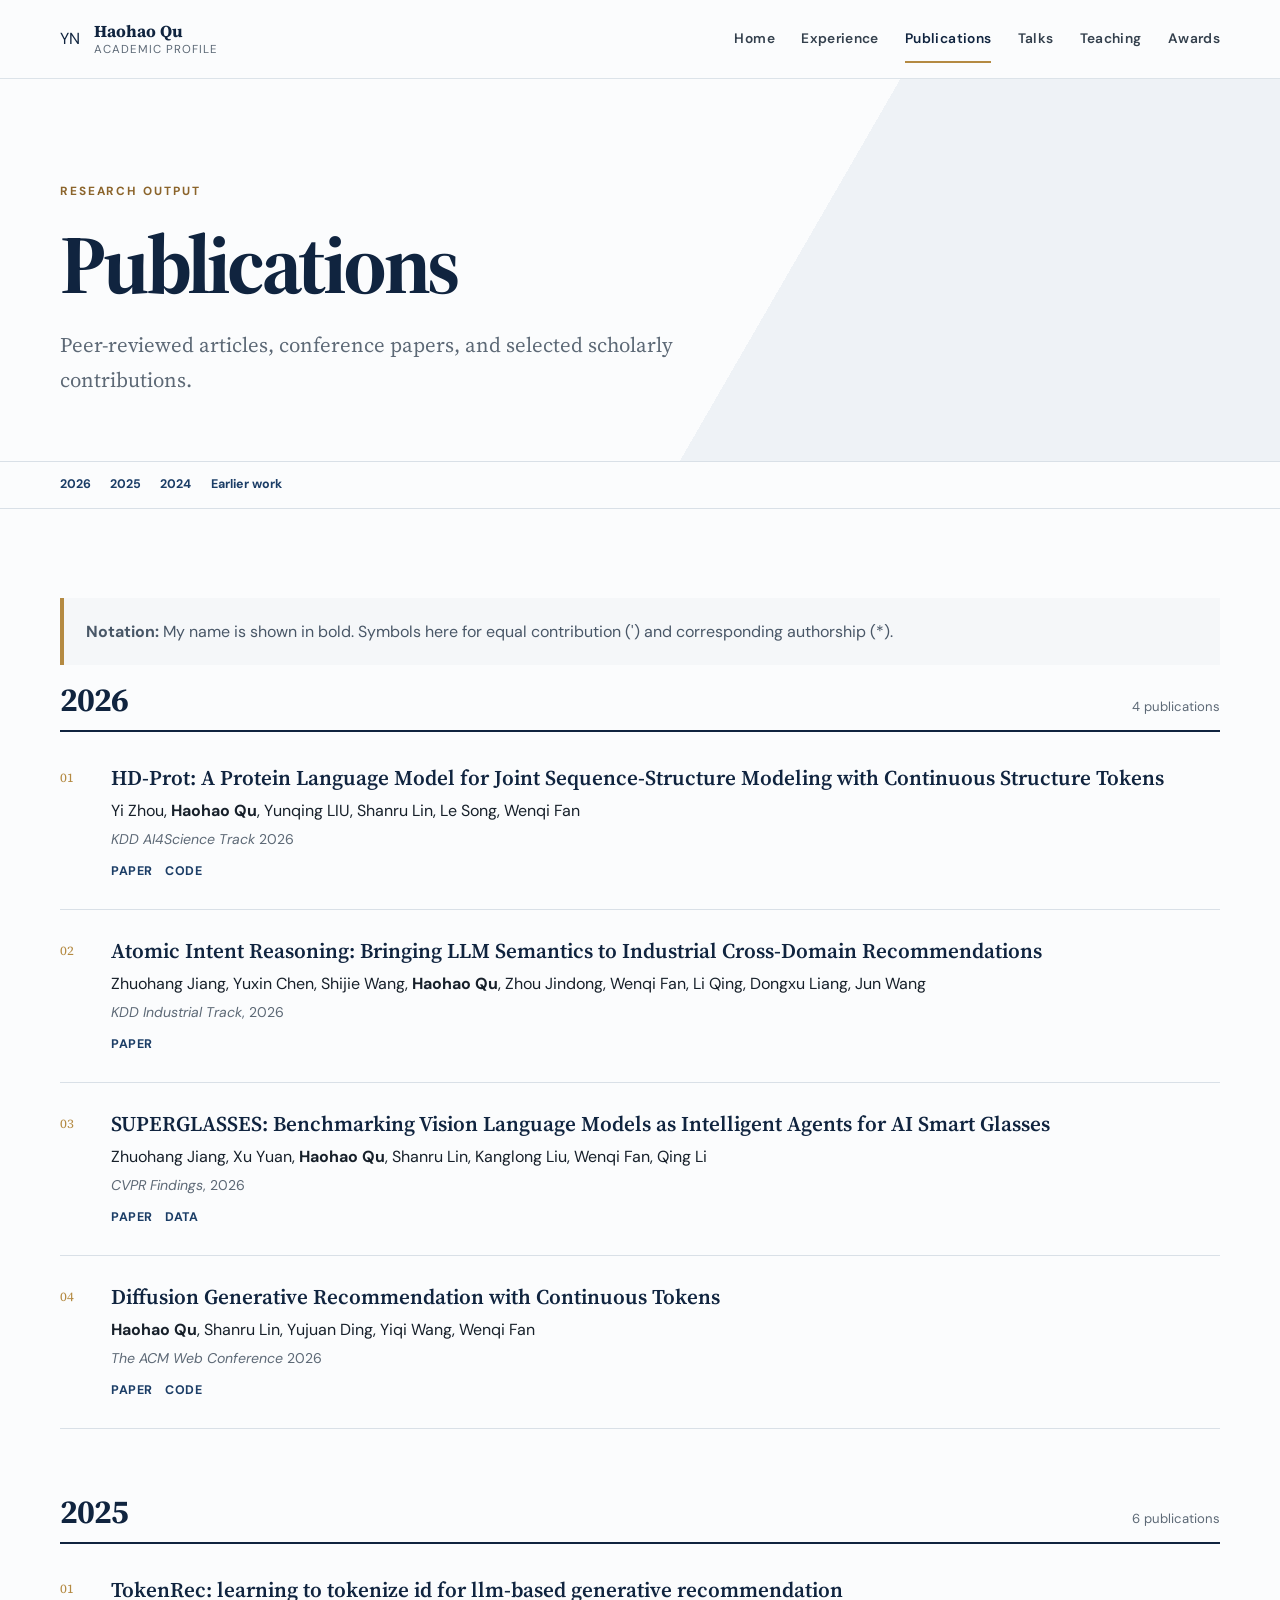
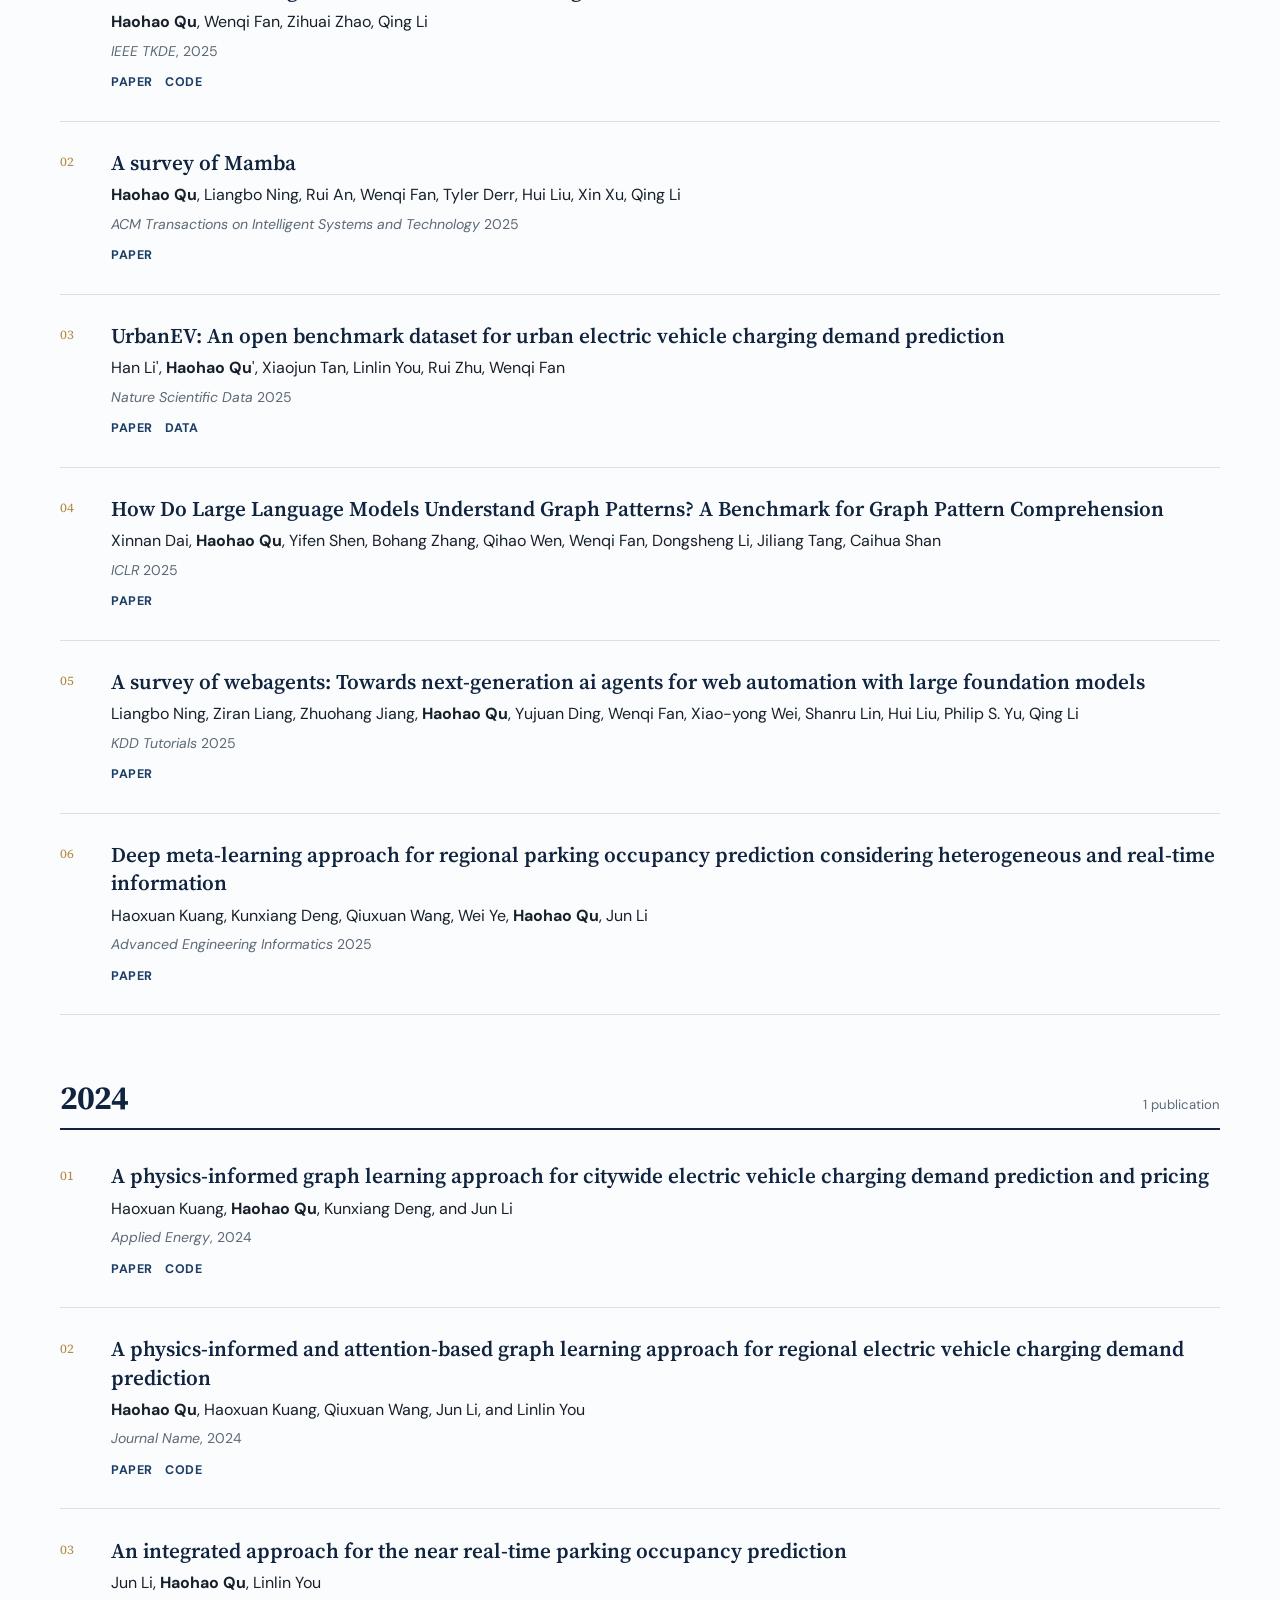
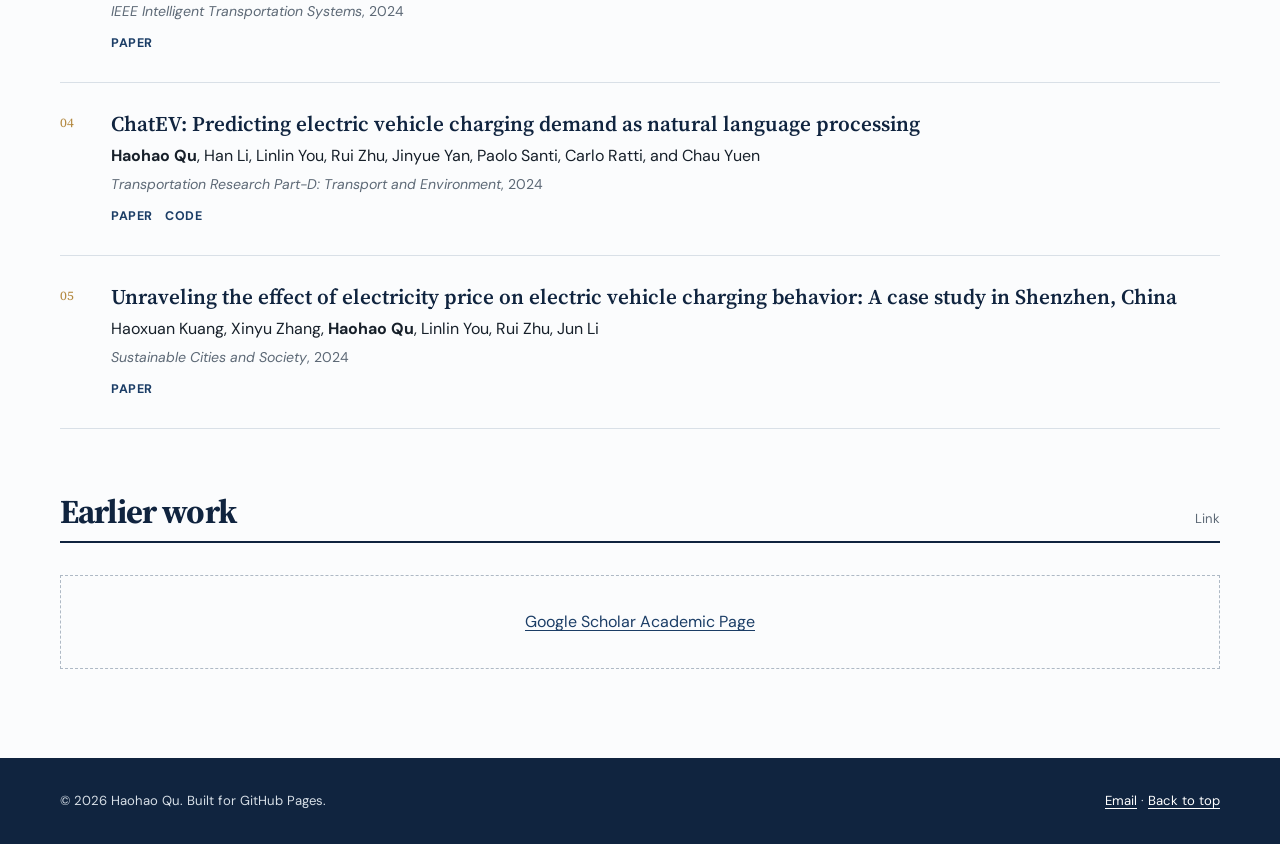
==== commit 8968065d: "Update publications.html" ====
--- a/publications.html
+++ b/publications.html
@@ -1,12 +1,26 @@
 <!doctype html><html lang="en"><head><meta charset="UTF-8"><meta name="viewport" content="width=device-width, initial-scale=1"><meta name="description" content="Publications and scholarly work by Your Name."><meta name="theme-color" content="#10243f"><title>Publications | Haohao Qu</title><link rel="icon" type="image/svg+xml" href="assets/favicon.svg"><link rel="stylesheet" href="assets/styles.css"><script src="assets/site.js" defer></script></head>
 <body><a class="skip-link" href="#main">Skip to content</a><header class="site-header"><div class="header-inner"><a class="site-identity" href="index.html"><span class="assets/profile.jpg" aria-hidden="true">YN</span><span><strong>Haohao Qu</strong><small>Academic Profile</small></span></a><button class="nav-toggle" type="button" aria-expanded="false" aria-controls="site-nav"><span class="sr-only">Toggle navigation</span><span></span><span></span><span></span></button><nav class="site-nav" id="site-nav" aria-label="Primary navigation"><a href="index.html">Home</a><a href="experience.html">Experience</a><a href="publications.html" aria-current="page">Publications</a><a href="talks.html">Talks</a><a href="teaching.html">Teaching</a><a href="awards.html">Awards</a></nav></div></header>
 <main id="main"><section class="page-hero"><p class="eyebrow">Research output</p><h1>Publications</h1><p>Peer-reviewed articles, conference papers, and selected scholarly contributions.</p></section><nav class="year-nav" aria-label="Publication years"><a href="#year-2026">2026</a><a href="#year-2025">2025</a><a href="#year-2024">2024</a><a href="#earlier">Earlier work</a></nav><div class="content-shell"><p class="note-box"><strong>Notation:</strong> My name is shown in bold. Symbols here for equal contribution (') and corresponding authorship (*).</p>
-<section class="publication-year" id="year-2026"><div class="year-heading"><h2>2026</h2><span>2 publications</span></div><ol class="publication-list full">
+<section class="publication-year" id="year-2026"><div class="year-heading"><h2>2026</h2><span>4 publications</span></div><ol class="publication-list full">
   <li><p class="pub-title">HD-Prot: A Protein Language Model for Joint Sequence-Structure Modeling with Continuous Structure Tokens</p><p>Yi Zhou, <strong>Haohao Qu</strong>, Yunqing LIU, Shanru Lin, Le Song, Wenqi Fan</p><p class="pub-meta"><em>KDD AI4Science Track</em> 2026</p><div class="pub-links"><a href="https://arxiv.org/abs/2512.15133">Paper</a><a href="https://github.com/EchoChou990919/hdprot">Code</a></div></li>
   <li><p class="pub-title">Atomic Intent Reasoning: Bringing LLM Semantics to Industrial Cross-Domain Recommendations</p><p>Zhuohang Jiang, Yuxin Chen, Shijie Wang, <strong>Haohao Qu</strong>, Zhou Jindong, Wenqi Fan, Li Qing, Dongxu Liang, Jun Wang</p><p class="pub-meta"><em>KDD Industrial Track</em>, 2026</p><div class="pub-links"><a href="https://arxiv.org/abs/2606.10357">Paper</a></div></li>
-  <li><p class="pub-title">SUPERGLASSES: Benchmarking Vision Language Models as Intelligent Agents for AI Smart Glasses</p><p>Zhuohang Jiang, Xu Yuan, <strong>Haohao Qu</strong>, Shanru Lin, Kanglong Liu, Wenqi Fan, and Qing Li</p><p class="pub-meta"><em>CVPR Findings</em>, 2026</p><div class="pub-links"><a href="https://arxiv.org/abs/2602.22683">Paper</a><a href="https://huggingface.co/datasets/xandery/SuperGlasses">Data</a></div></li>
+  <li><p class="pub-title">SUPERGLASSES: Benchmarking Vision Language Models as Intelligent Agents for AI Smart Glasses</p><p>Zhuohang Jiang, Xu Yuan, <strong>Haohao Qu</strong>, Shanru Lin, Kanglong Liu, Wenqi Fan, Qing Li</p><p class="pub-meta"><em>CVPR Findings</em>, 2026</p><div class="pub-links"><a href="https://arxiv.org/abs/2602.22683">Paper</a><a href="https://huggingface.co/datasets/xandery/SuperGlasses">Data</a></div></li>
+  <li><p class="pub-title">Diffusion Generative Recommendation with Continuous Tokens</p><p><strong>Haohao Qu</strong>, Shanru Lin, Yujuan Ding, Yiqi Wang, Wenqi Fan</p><p class="pub-meta"><em>The ACM Web Conference</em> 2026</p><div class="pub-links"><a href="https://dl.acm.org/doi/10.1145/3774904.3792428">Paper</a><a href="https://github.com/Quhaoh233/ContRec">Code</a></div></li>
 </ol></section>
-<section class="publication-year" id="year-2025"><div class="year-heading"><h2>2025</h2><span>2 publications</span></div><ol class="publication-list full"><li><p class="pub-title">Title of a representative research article</p><p><strong>Your Name</strong>, Coauthor One, Coauthor Two, Coauthor Three</p><p class="pub-meta"><em>Journal or Conference Name</em>, 2025</p><div class="pub-links"><a href="#">Paper</a><a href="#">Supplement</a></div></li><li><p class="pub-title">Title of a methods, theory, or application paper</p><p>Coauthor One, Coauthor Two, <strong>Your Name</strong></p><p class="pub-meta"><em>Journal Name</em>, volume(issue), pages, 2025</p><div class="pub-links"><a href="#">Paper</a></div></li></ol></section>
-<section class="publication-year" id="year-2024"><div class="year-heading"><h2>2024</h2><span>1 publication</span></div><ol class="publication-list full"><li><p class="pub-title">Title of an earlier publication that anchors your research agenda</p><p><strong>Your Name</strong>, Coauthor One</p><p class="pub-meta"><em>Journal Name</em>, 2024</p><div class="pub-links"><a href="#">Paper</a><a href="#">Code</a></div></li></ol></section>
-<section class="publication-year" id="earlier"><div class="year-heading"><h2>Earlier work</h2><span>Selected</span></div><div class="empty-guidance">Add older publications here, or link to a complete list on Google Scholar.</div></section></div></main>
-<footer class="site-footer"><p>© <span data-current-year></span> Your Name. Built for GitHub Pages.</p><p><a href="mailto:your.name@university.edu">Email</a> · <a href="#main">Back to top</a></p></footer></body></html>
+<section class="publication-year" id="year-2025"><div class="year-heading"><h2>2025</h2><span>6 publications</span></div><ol class="publication-list full">
+  <li><p class="pub-title">TokenRec: learning to tokenize id for llm-based generative recommendation</p><p><strong>Haohao Qu</strong>, Wenqi Fan, Zihuai Zhao, Qing Li</p><p class="pub-meta"><em>IEEE TKDE</em>, 2025</p><div class="pub-links"><a href="https://ieeexplore.ieee.org/document/11129873">Paper</a><a href="https://github.com/Quhaoh233/TokenRec">Code</a></div></li>
+  <li><p class="pub-title">A survey of Mamba</p><p><strong>Haohao Qu</strong>, Liangbo Ning, Rui An, Wenqi Fan, Tyler Derr, Hui Liu, Xin Xu, Qing Li</p><p class="pub-meta"><em>ACM Transactions on Intelligent Systems and Technology</em> 2025</p><div class="pub-links"><a href="https://arxiv.org/abs/2408.01129">Paper</a></div></li>
+  <li><p class="pub-title">UrbanEV: An open benchmark dataset for urban electric vehicle charging demand prediction</p><p>Han Li', <strong>Haohao Qu</strong>', Xiaojun Tan, Linlin You, Rui Zhu, Wenqi Fan</p><p class="pub-meta"><em>Nature Scientific Data</em> 2025</p><div class="pub-links"><a href="https://www.nature.com/articles/s41597-025-04874-4">Paper</a><a href="https://github.com/IntelligentSystemsLab/UrbanEV">Data</a></div></li>
+  <li><p class="pub-title">How Do Large Language Models Understand Graph Patterns? A Benchmark for Graph Pattern Comprehension</p><p>Xinnan Dai, <strong>Haohao Qu</strong>, Yifen Shen, Bohang Zhang, Qihao Wen, Wenqi Fan, Dongsheng Li, Jiliang Tang, Caihua Shan</p><p class="pub-meta"><em>ICLR</em> 2025</p><div class="pub-links"><a href="https://arxiv.org/abs/2410.05298">Paper</a></div></li>
+  <li><p class="pub-title">A survey of webagents: Towards next-generation ai agents for web automation with large foundation models</p><p>Liangbo Ning, Ziran Liang, Zhuohang Jiang, <strong>Haohao Qu</strong>, Yujuan Ding, Wenqi Fan, Xiao-yong Wei, Shanru Lin, Hui Liu, Philip S. Yu, Qing Li</p><p class="pub-meta"><em>KDD Tutorials</em> 2025</p><div class="pub-links"><a href="https://arxiv.org/abs/2503.23350">Paper</a></div></li>
+  <li><p class="pub-title">Deep meta-learning approach for regional parking occupancy prediction considering heterogeneous and real-time information</p><p>Haoxuan Kuang, Kunxiang Deng, Qiuxuan Wang, Wei Ye, <strong>Haohao Qu</strong>, Jun Li</p><p class="pub-meta"><em>Advanced Engineering Informatics</em> 2025</p><div class="pub-links"><a href="https://www.sciencedirect.com/science/article/pii/S1474034624006207">Paper</a></div></li>
+</ol></section>
+<section class="publication-year" id="year-2024"><div class="year-heading"><h2>2024</h2><span>1 publication</span></div><ol class="publication-list full">
+  <li><p class="pub-title">A physics-informed graph learning approach for citywide electric vehicle charging demand prediction and pricing</p><p>Haoxuan Kuang, <strong>Haohao Qu</strong>, Kunxiang Deng, and Jun Li</p><p class="pub-meta"><em>Applied Energy</em>, 2024</p><div class="pub-links"><a href="https://www.sciencedirect.com/science/article/pii/S0306261924004422">Paper</a><a href="https://github.com/kuanghx3/PIAST">Code</a></div></li>
+  <li><p class="pub-title">A physics-informed and attention-based graph learning approach for regional electric vehicle charging demand prediction</p><p><strong>Haohao Qu</strong>, Haoxuan Kuang, Qiuxuan Wang, Jun Li, and Linlin You</p><p class="pub-meta"><em>Journal Name</em>, 2024</p><div class="pub-links"><a href="https://ieeexplore.ieee.org/abstract/document/10539613">Paper</a><a href="https://github.com/IntelligentSystemsLab/ST-EVCDP">Code</a></div></li>
+  <li><p class="pub-title">An integrated approach for the near real-time parking occupancy prediction</p><p>Jun Li, <strong>Haohao Qu</strong>, Linlin You</p><p class="pub-meta"><em>IEEE Intelligent Transportation Systems</em>, 2024</p><div class="pub-links"><a href="https://ieeexplore.ieee.org/document/9997228">Paper</a></div></li>
+  <li><p class="pub-title">ChatEV: Predicting electric vehicle charging demand as natural language processing</p><p><strong>Haohao Qu</strong>, Han Li, Linlin You, Rui Zhu, Jinyue Yan, Paolo Santi, Carlo Ratti, and Chau Yuen</p><p class="pub-meta"><em>Transportation Research Part-D: Transport and Environment</em>, 2024</p><div class="pub-links"><a href="https://www.sciencedirect.com/science/article/pii/S1361920924004279">Paper</a><a href="https://github.com/Quhaoh233/ChatEV">Code</a></div></li>
+  <li><p class="pub-title">Unraveling the effect of electricity price on electric vehicle charging behavior: A case study in Shenzhen, China</p><p>Haoxuan Kuang, Xinyu Zhang, <strong>Haohao Qu</strong>, Linlin You, Rui Zhu, Jun Li</p><p class="pub-meta"><em>Sustainable Cities and Society</em>, 2024</p><div class="pub-links"><a href="https://www.sciencedirect.com/science/article/pii/S2210670724006607">Paper</a></div></li>
+ </ol></section>
+<section class="publication-year" id="earlier"><div class="year-heading"><h2>Earlier work</h2><span>Link</span></div><div class="empty-guidance"><a href="https://scholar.google.com/citations?user=XRAXqJgAAAAJ&hl=en">Google Scholar Academic Page</a></div></section></div></main>
+<footer class="site-footer"><p>© <span data-current-year></span> Haohao Qu. Built for GitHub Pages.</p><p><a href="haohao.qu@connect.polyu.hk">Email</a> · <a href="#main">Back to top</a></p></footer></body></html>
